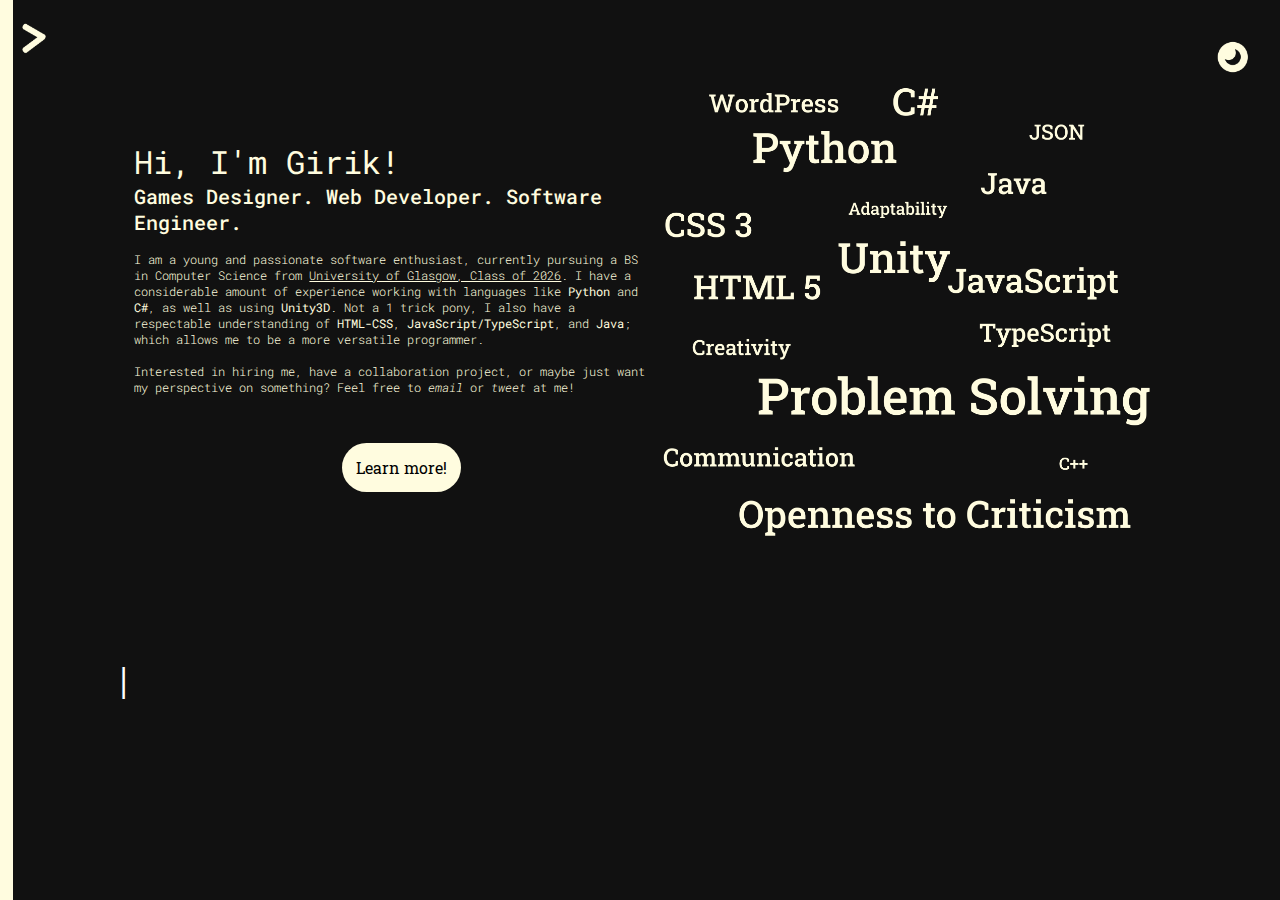
==== index.html @ 9e09c98f "Added website files" ====
<!DOCTYPE html>
<html lang="en">

<head>
    <meta charset="UTF-8">
    <meta http-equiv="X-UA-Compatible" content="IE=edge">
    <meta name="viewport" content="width=device-width, initial-scale=1.0">

    <link rel="shortcut icon" href="img/favicon.ico" type="image/x-icon">
    <link rel="stylesheet" href="style.css">
    <script src="script.js" defer></script>

    <title>Gyryk's Website</title>
</head>

<body>
    <div class="container">
        <div class="sidebar">
            <div class="sideIcon"> 
                <a href="index.html">
                    <img src="img/my_icon3.png" alt="Home">
                </a>
                <a href="https://gyryk.github.io/projects"">
                    <img id="projects" src="img/projects.png" alt="Projects">
                </a>
            </div>
            
            <div class="icons">
                <div class="contactIcon">
                    <a href="mailto:gyryknotgirik@gmail.com?Subject=Contacting from website">
                        <img id="email" src="img/email.png" alt="E-Mail">
                    </a>
                    <a href="https://twitter.com/Gyryk" target="_blank">
                        <img id="twitter" src="img/twitter.png" alt="Twitter">
                    </a>
                    <a href="https://www.github.com/Gyryk" target="_blank">
                        <img id="github" src="img/github.png" alt="GitHub">
                    </a>
                    <a href="https://linkedin.com/in/gyryk" target="_blank">
                        <img id="linkedin" src="img/linkedin.png" alt="LinkedIn">
                    </a>
                </div>
            </div>
        </div>

        <div class="main">
            <div class="hamburger">
                <button id="sidebarArrow">
                    <img id="arrowImg" src="img/arrow.png" alt="Menu">
                </button>
            </div>
            <div class="nightmode"> 
                <button id="darkmode" onclick="darkMode()">
                    <img id="toggleButton" src="img/lightmode.png" alt="Light/Dark Mode">
                </button>
            </div> 
           
            <div class="mainInfo">
                <div class="intro">
                    <div class="name"> Hi, I'm <span class="girik" data-value="Girik">Girik</span>! </div>
                    <div class="titles"> Games Designer. Web Developer. Software Engineer. </div>
                    <div class="infoText">
                        I am a young and passionate software enthusiast, currently pursuing a BS in Computer Science from <u>University of Glasgow, Class of 2026</u>.
                        I have a considerable amount of experience working with languages like <b>Python</b> and <b>C#</b>, as well as using <b>Unity3D</b>.
                        Not a 1 trick pony, I also have a respectable understanding of <b>HTML-CSS</b>, <b>JavaScript/TypeScript</b>, and <b>Java</b>; which allows me to be a more versatile programmer.
                        <br> <br>
                        Interested in hiring me, have a collaboration project, or maybe just want my perspective on something? Feel free to 
                        <a class="links" href="mailto:gyryknotgirik@gmail.com"><i>email</i></a> or <a id="tweet" class="links" href="https://twitter.com/gyryk" target="_blank"><i>tweet</i></a> at me!
                    </div>

                    <div class="buttons">
                        <a href="about.html">
                            <button id="About" class="about">
                                Learn more!
                            </button>
                        </a>
                    </div>
                </div>

                <div class="icon">
                    <img id="skills" src="img/skills.png" alt="Icon">
                </div>
            </div>

            <div class="typing" id="typingAnim">
                <h2>
                    <span class="java">if (website.isOpen) { System.out.println("Welcome to my website!"); }</span>
                    <span class="python">print('Hello World')</span>
                </h2>
            </div>
        </div>
    </div>
</body>
</html>
---- style.css ----
@import url('https://fonts.googleapis.com/css2?family=Roboto+Mono:wght@200;300;500;700&family=Roboto+Slab:wght@200;300;400;500&family=Source+Code+Pro&display=swap');

*
{
    margin: 0;
    padding: 0;
}

.sidebar
{
    background-color: #fffcdf;
    width: 1vw;
    height: 100vh;
    font-family: 'Roboto Slab', serif;
    z-index: 0;
}

.sideIcon img
{
    width: 13vw;
    padding: 32px;
    justify-content: center;
    padding-bottom: 36%;
    z-index: 1;
}

.contactIcon img
{
    width: 3vw;
    margin-top: 8%;
    padding: 4px;
}

.contactIcon a
{
    text-decoration: none;
}

.icons
{
    display: flex;
    margin-left: 0.7%;
    position: absolute;
    bottom: 0;
    z-index: 1;
}

.main
{
    width: 99vw;
    font-family: 'Roboto Mono', monospace;
    background-color: #111111; /* try 0f0f0f or something */
    color: #fffcdf;
    z-index: 2;
}

.container
{
    display: flex;
}

.mainInfo
{
    height: 56vh;
    width: 80vw;
    margin: auto;
    margin-top: 64px;
    display: flex;
    justify-content: space-around;
}

.mainBox
{
    height: 36vh;
    width: 80vw;
    margin: auto;
    margin-top: 96px;
    display: flex;
    justify-content: space-around;
    font-family: 'Roboto Slab', serif;
    font-size: 1em;
    font-weight: 300;
}

.myskills
{
    height: 40vh;
    width: 48vw;
    margin: auto;
    margin-top: 16px;
    margin-bottom: 96px;
    font-family: 'Roboto Slab', serif;
    font-size: 1em;
    font-weight: 300;
}

.mystory
{
    padding-left: 8%;
}

.recolor
{
    font-weight: 500;
    font-size: 1.1em;
}

.skillContainer
{
    display: flex;
    justify-content: space-around;
}

.icon img
{
    height: 56vh;
}

.skillLevels
{
    opacity: 0;
    animation: fadeInAnimation 2s forwards ease-in-out;
}

.skillLevels img
{
    height: 40vh;
    margin: auto;
}

.intro
{
    display: flex;
    flex-direction: column;
    justify-content: center;
}

.titles
{
    font-size: 2em;
    font-weight: 500;
}

.name
{
    font-size: 3em;
}

.infoText
{
    font-size: 1.25em;
    font-weight: 300;
    margin-top: 16px;
}

.links
{
    text-decoration: none;
    color: #fffcdf;
}

.linksLight
{
    color: black;
}

.about
{
    padding: 12px;
    border-radius: 32px;
    border-color: transparent;
    background-color:#fffcdf;
    color: black;
    font-weight: 400;
    font-size: 1.5em;
    font-family: 'Roboto Slab', serif;
    margin-left: 40%;
    margin-top: 48px;
}

.about:hover
{
    background-color: #111111;
    border-color: transparent;
    color: #fffcdf;
}

.aboutLight
{
    background-color: #111111;
    color: #fffcdf;
}

.aboutLight:hover
{
    background-color: #fffcdf;
    color: black;
}

.hamburger
{
    position: absolute;
    top: 2%;
}

.hamburger img
{
    width: 3vw;
}

.hamburger button
{
    background-color: transparent;
    border-color: transparent;
}

.nightmode
{
    position: absolute;
    right: 2%;
    top: 4%;
}

.nightmode img
{
    width: 3vw;
}

.nightmode button
{
    background-color: transparent;
    border-color: transparent;
}

.lightmode
{
    background-color: #fffcdf;
    color: black;
}

.sideLightMode
{
    background-color: #111111;
    color: #fffcdf;
}

.rotate
{
    animation: rotation 1s forwards;
}

.reset
{
    animation: reverseRotation 1s forwards;
}

.mainShrink
{
    animation: slideMain 1s forwards;
}

.sidebarGrow
{
    animation: growSidebar 1s forwards;
}

.mainGrow
{
    animation: mainSlide 1s forwards;
}

.sidebarShrink
{
    animation: shrinkSidebar 1s forwards;
}

.typing
{
    padding-left: 0%;
    margin-top: 96px;
    display: flex;
    align-items: center;
    justify-content: center;
    font-family: 'Source Code Pro', monospace;
    color: lime;
    position: relative;
    width: 100%;
}

.typing::after
{
    content: "|";
    color: white;
    font-size: 2em;
    background-color: #111111;
    position: absolute;
    right: 0;
    width: 92%;
    animation: coding 7s steps(69) alternate infinite, blinkingWhite 1s infinite;
}

.typingLight
{
    color: green;
}

.typingLight::after
{
    background-color: #fffcdf;
    color: black;
    animation: coding 7s steps(69) alternate infinite, blinkingBlack 1s infinite;
}

.python
{
    display: none;
}

.java
{
    display: inline-block;
}

@media screen and (max-width: 875px)
{
    .typing
    {
        color: transparent;
    } 
    .typing::after
    {
        background-color: transparent;
        color: transparent;
        animation: off;
    }
}

@media screen and (max-width: 1200px)
{
    .python
    {
        display: inline-block;
    }
    .java
    {
        display: none;
    }
}

@media screen and (max-width: 1300px)
{
    .name
    {
        font-size: 2em;
    }
    .titles
    {
        font-size: 1.25em;
    }
    .infoText
    {
        font-size: 0.75em;
    }
    .buttons button
    {
        font-size: 1em;
    }
}

@keyframes fadeInAnimation
{
    0% 
    {
        opacity: 0;
        transform: translate3d(0, 0, 0);
    }
    100% 
    {
        opacity: 1;
        transform: translate3d(50px, 0, 0);
    }
}

@keyframes coding 
{
    to
    {
        width: 2%;
    }
}

@keyframes blinkingWhite
{
    30%
    {
        color: white;
    }
    31%
    {
        color: transparent;
    }
    69%
    {
        color: transparent;
    }
    70%
    {
        color: white
    }
}

@keyframes blinkingBlack
{
    30%
    {
        color: black;
    }
    31%
    {
        color: transparent;
    }
    69%
    {
        color: transparent;
    }
    70%
    {
        color: black;
    }
}

@keyframes rotation 
{
    from 
    {
        transform: rotate(0deg);
    }
    to 
    {
        transform: rotate(180deg);
    }
}

@keyframes reverseRotation
{
    from
    {
        transform: rotate(180deg);
    }
    to
    {
        transform: rotate(0deg);
    }
}

@keyframes slideMain
{
    to
    {
        width: 84vw;
    }
}

@keyframes growSidebar
{
    to
    {
        width: 16vw;
    }
}

@keyframes mainSlide
{
    to
    {
        width: 99vw;
    }
}

@keyframes shrinkSidebar
{
    from
    {
        width: 16vw;
    }
    to
    {
        width: 1vw;
    }
}
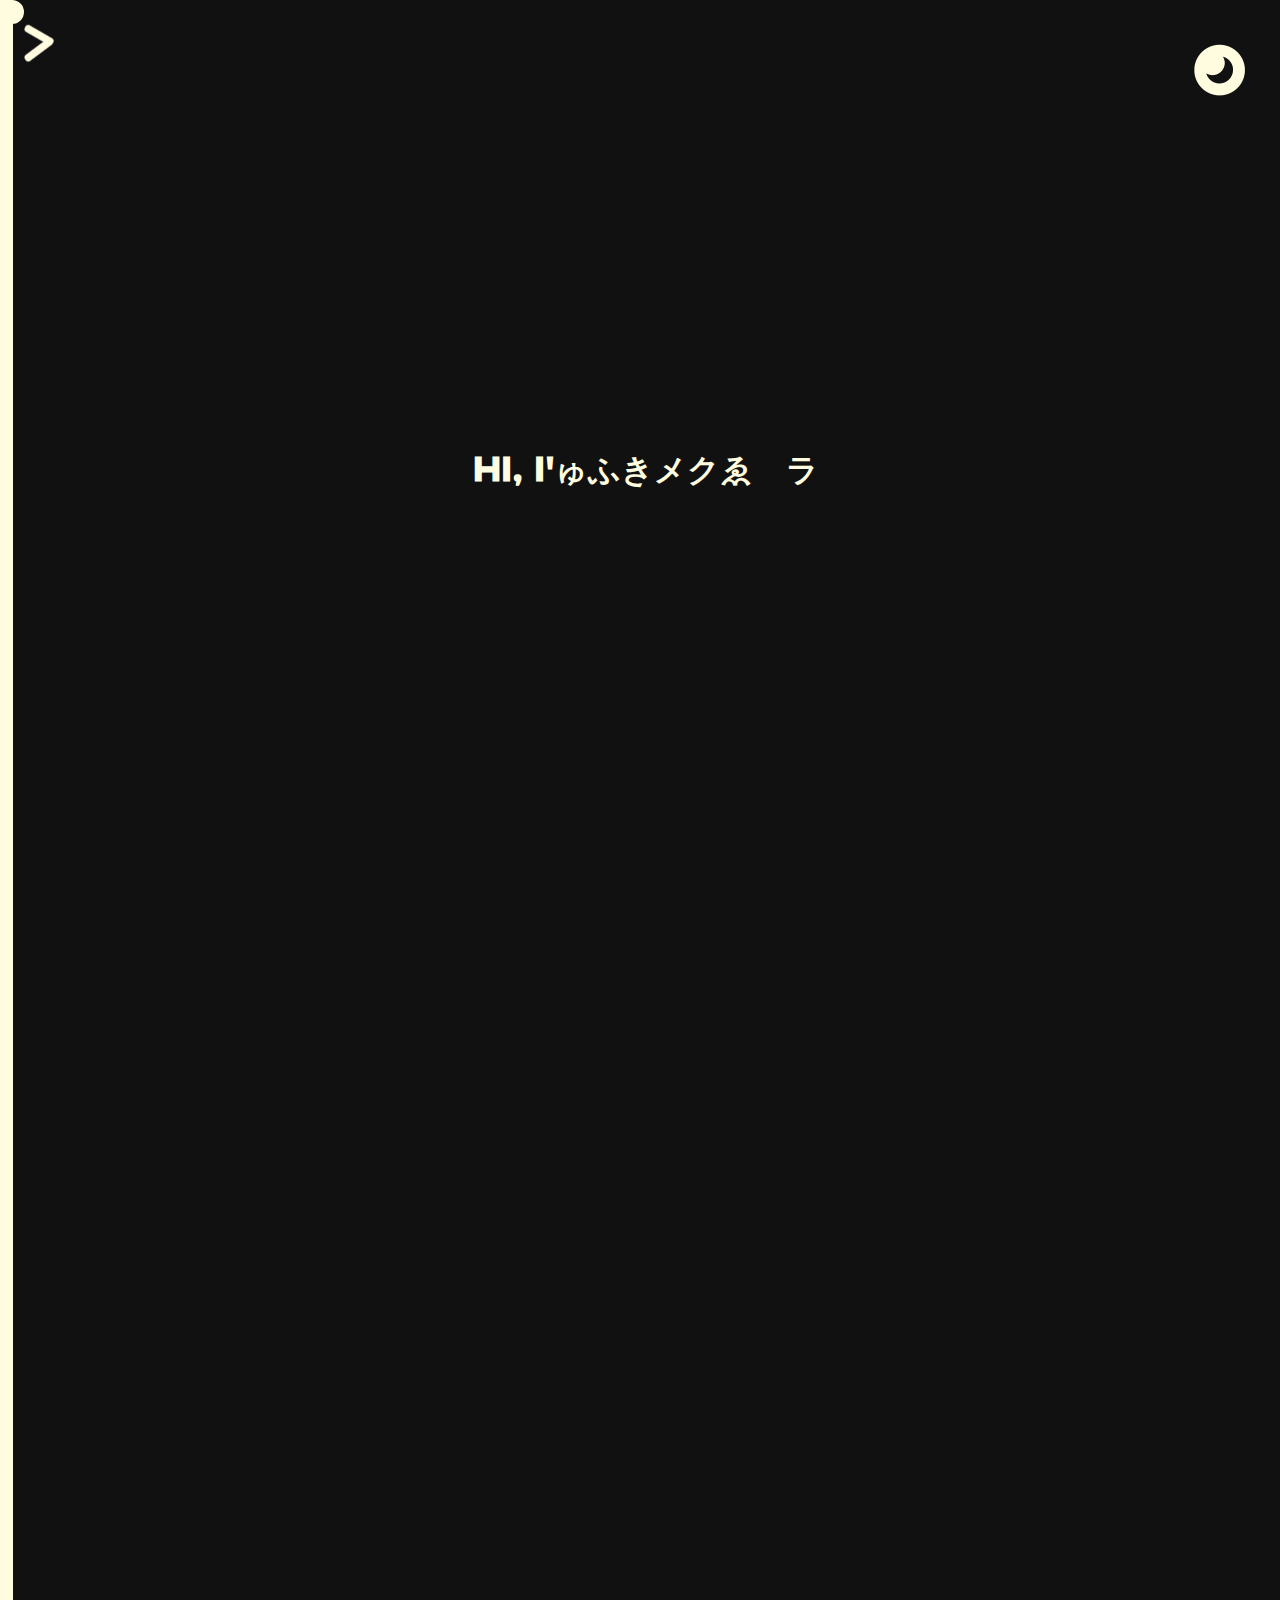
==== commit 96539a37: "Updated the main page to look better" ====
--- a/index.html
+++ b/index.html
@@ -5,83 +5,96 @@
     <meta charset="UTF-8">
     <meta http-equiv="X-UA-Compatible" content="IE=edge">
     <meta name="viewport" content="width=device-width, initial-scale=1.0">
+    <meta name="description" content="Come and get to know me on my personal website">
+    <meta name="copyright" content="Gyryk">
+    <meta name="author" content="Gyryk">
+    <meta name="image" content="img/share_image.png">
+    <meta name="og:image" content="img/share_image.png">
+    <meta name="twitter:image" content="img/share_image.png">
 
     <link rel="shortcut icon" href="img/favicon.ico" type="image/x-icon">
     <link rel="stylesheet" href="style.css">
     <script src="script.js" defer></script>
 
-    <title>Gyryk's Website</title>
+    <title>Gyryk</title>
 </head>
 
 <body>
+    <div id="trailer" class="trailer">
+        <img id="trailer-icon" class="arrow"></i>
+        <!--Could try duotone or something that makes it easier to not have to use multiple classes just for this trailer-->
+    </div>
     <div class="container">
         <div class="sidebar">
             <div class="sideIcon"> 
-                <a href="index.html">
-                    <img src="img/my_icon3.png" alt="Home">
+                <a href="https://gyryk.github.io/me">
+                    <img id="home" src="img/my_icon3.png" alt="Home" class="interactable" data-type="link">
                 </a>
-                <a href="https://gyryk.github.io/projects"">
-                    <img id="projects" src="img/projects.png" alt="Projects">
+                <a href="https://gyryk.github.io/projects">
+                    <img id="projects" src="img/projects.png" alt="Projects" class="interactable" data-type="link">
                 </a>
             </div>
             
             <div class="icons">
                 <div class="contactIcon">
                     <a href="mailto:gyryknotgirik@gmail.com?Subject=Contacting from website">
-                        <img id="email" src="img/email.png" alt="E-Mail">
+                        <img id="email" src="img/email.png" alt="E-Mail" class="interactable" data-type="link">
                     </a>
                     <a href="https://twitter.com/Gyryk" target="_blank">
-                        <img id="twitter" src="img/twitter.png" alt="Twitter">
+                        <img id="twitter" src="img/twitter.png" alt="Twitter" class="interactable" data-type="link">
                     </a>
                     <a href="https://www.github.com/Gyryk" target="_blank">
-                        <img id="github" src="img/github.png" alt="GitHub">
+                        <img id="github" src="img/github.png" alt="GitHub" class="interactable" data-type="link">
                     </a>
                     <a href="https://linkedin.com/in/gyryk" target="_blank">
-                        <img id="linkedin" src="img/linkedin.png" alt="LinkedIn">
+                        <img id="linkedin" src="img/linkedin.png" alt="LinkedIn" class="interactable" data-type="link">
                     </a>
                 </div>
             </div>
         </div>
 
         <div class="main">
-            <div class="hamburger">
+            <div class="hamburger interactable" data-type="info">
                 <button id="sidebarArrow">
                     <img id="arrowImg" src="img/arrow.png" alt="Menu">
                 </button>
             </div>
-            <div class="nightmode"> 
+            <div class="nightmode interactable" data-type="arrow"> 
                 <button id="darkmode" onclick="darkMode()">
                     <img id="toggleButton" src="img/lightmode.png" alt="Light/Dark Mode">
                 </button>
             </div> 
            
+            <div class="name" data-og="Hi, I'm Girik!"> Hi, I'm Girik! </div>
+
             <div class="mainInfo">
                 <div class="intro">
-                    <div class="name"> Hi, I'm <span class="girik" data-value="Girik">Girik</span>! </div>
-                    <div class="titles"> Games Designer. Web Developer. Software Engineer. </div>
-                    <div class="infoText">
+                    <div class="titles"> 
+                        <span class="gamedev interactable" data-type="info" data-value="Games Designer">Games Designer</span>.
+                        <span class="webdev interactable" data-type="info" data-value="Web Developer">Web Developer</span>.
+                        <span class="swe interactable" data-type="info" data-value="Software Engineer">Software Engineer</span>.
+                    </div>
+                    <div class="infoText"> <!--I'm a staunch believer of the fact that you make your own luck, which means "when you're with me, you're never taking a gamble" in recolor-->
                         I am a young and passionate software enthusiast, currently pursuing a BS in Computer Science from <u>University of Glasgow, Class of 2026</u>.
                         I have a considerable amount of experience working with languages like <b>Python</b> and <b>C#</b>, as well as using <b>Unity3D</b>.
                         Not a 1 trick pony, I also have a respectable understanding of <b>HTML-CSS</b>, <b>JavaScript/TypeScript</b>, and <b>Java</b>; which allows me to be a more versatile programmer.
                         <br> <br>
                         Interested in hiring me, have a collaboration project, or maybe just want my perspective on something? Feel free to 
-                        <a class="links" href="mailto:gyryknotgirik@gmail.com"><i>email</i></a> or <a id="tweet" class="links" href="https://twitter.com/gyryk" target="_blank"><i>tweet</i></a> at me!
+                        <a class="links interactable" data-type="link" href="mailto:gyryknotgirik@gmail.com"><i>email</i></a> or <a id="tweet" class="links interactable" data-type="link" href="https://twitter.com/gyryk" target="_blank"><i>tweet</i></a> at me!
                     </div>
 
                     <div class="buttons">
-                        <a href="about.html">
-                            <button id="About" class="about">
-                                Learn more!
-                            </button>
-                        </a>
+                        <button id="About" class="about interactable" data-type="link" onclick="aboutFunc()">
+                            But who is he?
+                        </button>
                     </div>
                 </div>
 
-                <div class="icon">
-                    <img id="skills" src="img/skills.png" alt="Icon">
+                <div class="icon"> <!--Object looking at cursor can be a roulette wheel, ball rotates like pupil would to always look at you-->
+                    <img id="skills" src="img/skills.png" alt="Icon"> <!--Have to make 2 of my own roulette wheel icons and ball icons-->
                 </div>
             </div>
-
+            <br>
             <div class="typing" id="typingAnim">
                 <h2>
                     <span class="java">if (website.isOpen) { System.out.println("Welcome to my website!"); }</span>
--- a/style.css
+++ b/style.css
@@ -1,4 +1,4 @@
-@import url('https://fonts.googleapis.com/css2?family=Roboto+Mono:wght@200;300;500;700&family=Roboto+Slab:wght@200;300;400;500&family=Source+Code+Pro&display=swap');
+@import url('https://fonts.googleapis.com/css2?family=Roboto+Mono:wght@200;300;400;500;600;700&family=Roboto+Slab:wght@200;300;400;500&family=Source+Code+Pro&display=swap');
 
 *
 {
@@ -6,31 +6,107 @@
     padding: 0;
 }
 
+#trailer
+{
+    background-color: #fffcdf;
+    height: 1.5rem;
+    width: 1.5rem;
+    border-color: transparent;
+    border-radius: 1.5rem;
+
+    position: fixed;
+    top: 0;
+    left: 0;
+    z-index: 10000;
+
+    pointer-events: none;
+    opacity: 0;
+    transition: opacity 0.5s ease;
+}
+
+#trailer-icon
+{
+    width: 0.75rem;
+    transform: translate(50%, 30%);
+
+    opacity: 0;
+    transition: opacity 0.25s ease;
+}
+
+#trailer:not([data-type=""]) > #trailer-icon
+{
+    opacity: 1
+}
+
+
+body:hover > #trailer
+{
+    opacity: 1;
+}
+
+.interactable
+{
+    cursor: none;
+}
+
 .sidebar
 {
+    z-index: 0;
     background-color: #fffcdf;
     width: 1vw;
-    height: 100vh;
-    font-family: 'Roboto Slab', serif;
-    z-index: 0;
+    height: 200vh;
 }
 
 .sideIcon img
 {
     width: 13vw;
-    padding: 32px;
+    padding-left: 1.5rem;
+    padding-right: 1.5rem;
+    padding-bottom: 0;
     justify-content: center;
-    padding-bottom: 36%;
+    margin-bottom: 36%;
     z-index: 1;
 }
 
+#projects
+{
+    top: 25rem;
+    position: fixed;
+}
+#home
+{
+    position: fixed;
+}
+
+#email
+{
+    bottom: 0.5vh;
+    left: 1.25vw;
+    position: fixed;
+}
+#twitter
+{
+    bottom: 0.5vh;
+    left: 4.75vw;
+    position: fixed;
+}
+#github
+{
+    bottom: 0.5vh;
+    left: 8.25vw;
+    position: fixed;
+}
+#linkedin
+{
+    bottom: 0.5vh;
+    left: 11.75vw;
+    position: fixed;
+}
+
 .contactIcon img
 {
     width: 3vw;
-    margin-top: 8%;
-    padding: 4px;
-}
-
+}
 .contactIcon a
 {
     text-decoration: none;
@@ -39,24 +115,137 @@
 .icons
 {
     display: flex;
-    margin-left: 0.7%;
-    position: absolute;
-    bottom: 0;
-    z-index: 1;
+    z-index: 10;
+}
+
+.hamburger
+{
+    position: fixed;
+    top: 2%;
+}
+.hamburger img
+{
+    width: 3rem;
+}
+.hamburger button
+{
+    background-color: transparent;
+    border-color: transparent;
+}
+
+.nightmode
+{
+    position: fixed;
+    right: 2%;
+    top: 4%;
+}
+.nightmode img
+{
+    width: 4rem;
+}
+.nightmode button
+{
+    background-color: transparent;
+    border-color: transparent;
+}
+
+.name
+{
+    height:105vh;
+    width: 80vw;
+    font-size: 6rem;
+    margin: auto;
+    text-align: center;
+    font-family: Gunterz;
+    font-weight: 1000;
+    display: flex;
+    justify-content: center;
+    align-items: center;
+}
+
+.container
+{
+    display: flex;
 }
 
 .main
 {
     width: 99vw;
     font-family: 'Roboto Mono', monospace;
-    background-color: #111111; /* try 0f0f0f or something */
+    background-color: #111111; /* try 0f0f0f or something if you don't like it*/
     color: #fffcdf;
     z-index: 2;
 }
 
-.container
-{
-    display: flex;
+.titles
+{
+    opacity: 0;
+    font-size: 2rem;
+    font-weight: 700;
+}
+
+.infoText
+{
+    opacity: 0;
+    font-size: 1.25rem;
+    font-weight: 200;
+    translate: -5vw;
+}
+
+.links
+{
+    text-decoration: none;
+    color: #fffcdf;
+    font-weight: 300;
+}
+.linksLight
+{
+    color: black;
+    font-weight: 300;
+}
+
+.icon
+{   
+    opacity: 0;
+    translate: 5vw;
+}
+
+.buttons
+{
+    opacity: 0;
+    translate: 5vw;
+}
+
+.about
+{
+    padding: 1rem;
+    border-radius: 1.5rem;
+    border-color: transparent;
+    background-color:#fffcdf;
+    color: black;
+    font-weight: 500;
+    font-size: 1.5rem;
+    font-family: 'Roboto Slab', serif;
+    display: block;
+    margin-left: auto;
+    margin-right: auto;
+    margin-top: 48px;
+}
+.about:hover
+{
+    background-color: #111111;
+    border-color: transparent;
+    color: #fffcdf;
+}
+.aboutLight
+{
+    background-color: #111111;
+    color: #fffcdf;
+}
+.aboutLight:hover
+{
+    background-color: #fffcdf;
+    color: black;
 }
 
 .mainInfo
@@ -113,15 +302,14 @@
 
 .icon img
 {
-    height: 56vh;
+    width: 24vw;
 }
 
 .skillLevels
 {
     opacity: 0;
-    animation: fadeInAnimation 2s forwards ease-in-out;
-}
-
+    animation: fadeInLeft 2s forwards ease-in-out;
+}
 .skillLevels img
 {
     height: 40vh;
@@ -135,140 +323,63 @@
     justify-content: center;
 }
 
-.titles
-{
-    font-size: 2em;
-    font-weight: 500;
-}
-
-.name
-{
-    font-size: 3em;
-}
-
-.infoText
-{
-    font-size: 1.25em;
-    font-weight: 300;
-    margin-top: 16px;
-}
-
-.links
-{
-    text-decoration: none;
-    color: #fffcdf;
-}
-
-.linksLight
-{
+.lightmode
+{
+    background-color: #fffcdf;
     color: black;
 }
 
-.about
-{
-    padding: 12px;
-    border-radius: 32px;
-    border-color: transparent;
-    background-color:#fffcdf;
-    color: black;
-    font-weight: 400;
-    font-size: 1.5em;
-    font-family: 'Roboto Slab', serif;
-    margin-left: 40%;
-    margin-top: 48px;
-}
-
-.about:hover
-{
-    background-color: #111111;
-    border-color: transparent;
-    color: #fffcdf;
-}
-
-.aboutLight
+.sideLightMode
 {
     background-color: #111111;
     color: #fffcdf;
 }
 
-.aboutLight:hover
-{
-    background-color: #fffcdf;
-    color: black;
-}
-
-.hamburger
-{
-    position: absolute;
-    top: 2%;
-}
-
-.hamburger img
-{
-    width: 3vw;
-}
-
-.hamburger button
-{
-    background-color: transparent;
-    border-color: transparent;
-}
-
-.nightmode
-{
-    position: absolute;
-    right: 2%;
-    top: 4%;
-}
-
-.nightmode img
-{
-    width: 3vw;
-}
-
-.nightmode button
-{
-    background-color: transparent;
-    border-color: transparent;
-}
-
-.lightmode
-{
-    background-color: #fffcdf;
-    color: black;
-}
-
-.sideLightMode
-{
-    background-color: #111111;
-    color: #fffcdf;
-}
-
+
+.leftFade
+{
+    animation: fadeInLeft 1s forwards;
+}
+.rightFade
+{
+    animation: fadeInRight 1s forwards;
+}
+.topFade
+{
+    animation: fadeInTop 1s forwards;
+}
+.leftFadeOut
+{
+    animation: fadeOutLeft 1s forwards;
+}
+.rightFadeOut
+{
+    animation: fadeOutRight 1s forwards;
+}
+.topFadeOut
+{
+    animation: fadeOutTop 1s forwards;
+}
 .rotate
 {
     animation: rotation 1s forwards;
 }
-
 .reset
 {
     animation: reverseRotation 1s forwards;
 }
-
 .mainShrink
 {
     animation: slideMain 1s forwards;
 }
-
 .sidebarGrow
 {
     animation: growSidebar 1s forwards;
 }
-
 .mainGrow
 {
     animation: mainSlide 1s forwards;
 }
-
 .sidebarShrink
 {
     animation: shrinkSidebar 1s forwards;
@@ -286,7 +397,6 @@
     position: relative;
     width: 100%;
 }
-
 .typing::after
 {
     content: "|";
@@ -298,12 +408,10 @@
     width: 92%;
     animation: coding 7s steps(69) alternate infinite, blinkingWhite 1s infinite;
 }
-
 .typingLight
 {
     color: green;
 }
-
 .typingLight::after
 {
     background-color: #fffcdf;
@@ -321,6 +429,19 @@
     display: inline-block;
 }
 
+
+@font-face 
+{
+    font-family: Dethrone;
+    src: url('dethrone.ttf');
+}
+
+@font-face 
+{
+    font-family: Gunterz;
+    src: url('Gunterz.otf');
+}
+
 @media screen and (max-width: 875px)
 {
     .typing
@@ -367,7 +488,7 @@
     }
 }
 
-@keyframes fadeInAnimation
+@keyframes fadeInLeft
 {
     0% 
     {
@@ -377,7 +498,77 @@
     100% 
     {
         opacity: 1;
-        transform: translate3d(50px, 0, 0);
+        transform: translate3d(5vw, 0, 0);
+    }
+}
+
+@keyframes fadeInRight 
+{
+    0% 
+    {
+        opacity: 0;
+        transform: translate3d(0, 0, 0);
+    }
+    100% 
+    {
+        opacity: 1;
+        transform: translate3d(-5vw, 0, 0);
+    }
+}
+
+@keyframes fadeInTop 
+{
+    0% 
+    {
+        opacity: 0;
+        transform: translate3d(0, 0, 0);
+    }
+    100% 
+    {
+        opacity: 1;
+        transform: translate3d(0, -5vh, 0);
+    }
+}
+
+@keyframes fadeOutLeft
+{
+    0%
+    {
+        opacity: 1;
+        transform: translate3d(0, 0, 0)
+    }
+    100%
+    {
+        opacity: 0;
+        transform: translate3d(-5vw, 0, 0)
+    }
+}
+
+@keyframes fadeOutRight
+{
+    0%
+    {
+        opacity: 1;
+        transform: translate3d(0, 0, 0)
+    }
+    100%
+    {
+        opacity: 0;
+        transform: translate3d(5vw, 0, 0)
+    }
+}
+
+@keyframes fadeOutTop
+{
+    0%
+    {
+        opacity: 1;
+        transform: translate3d(0, 0, 0)
+    }
+    100%
+    {
+        opacity: 0;
+        transform: translate3d(0, 5vh, 0)
     }
 }
 
@@ -479,6 +670,7 @@
 
 @keyframes shrinkSidebar
 {
+    /*Use :root and var() so that you can do media queries */
     from
     {
         width: 16vw;
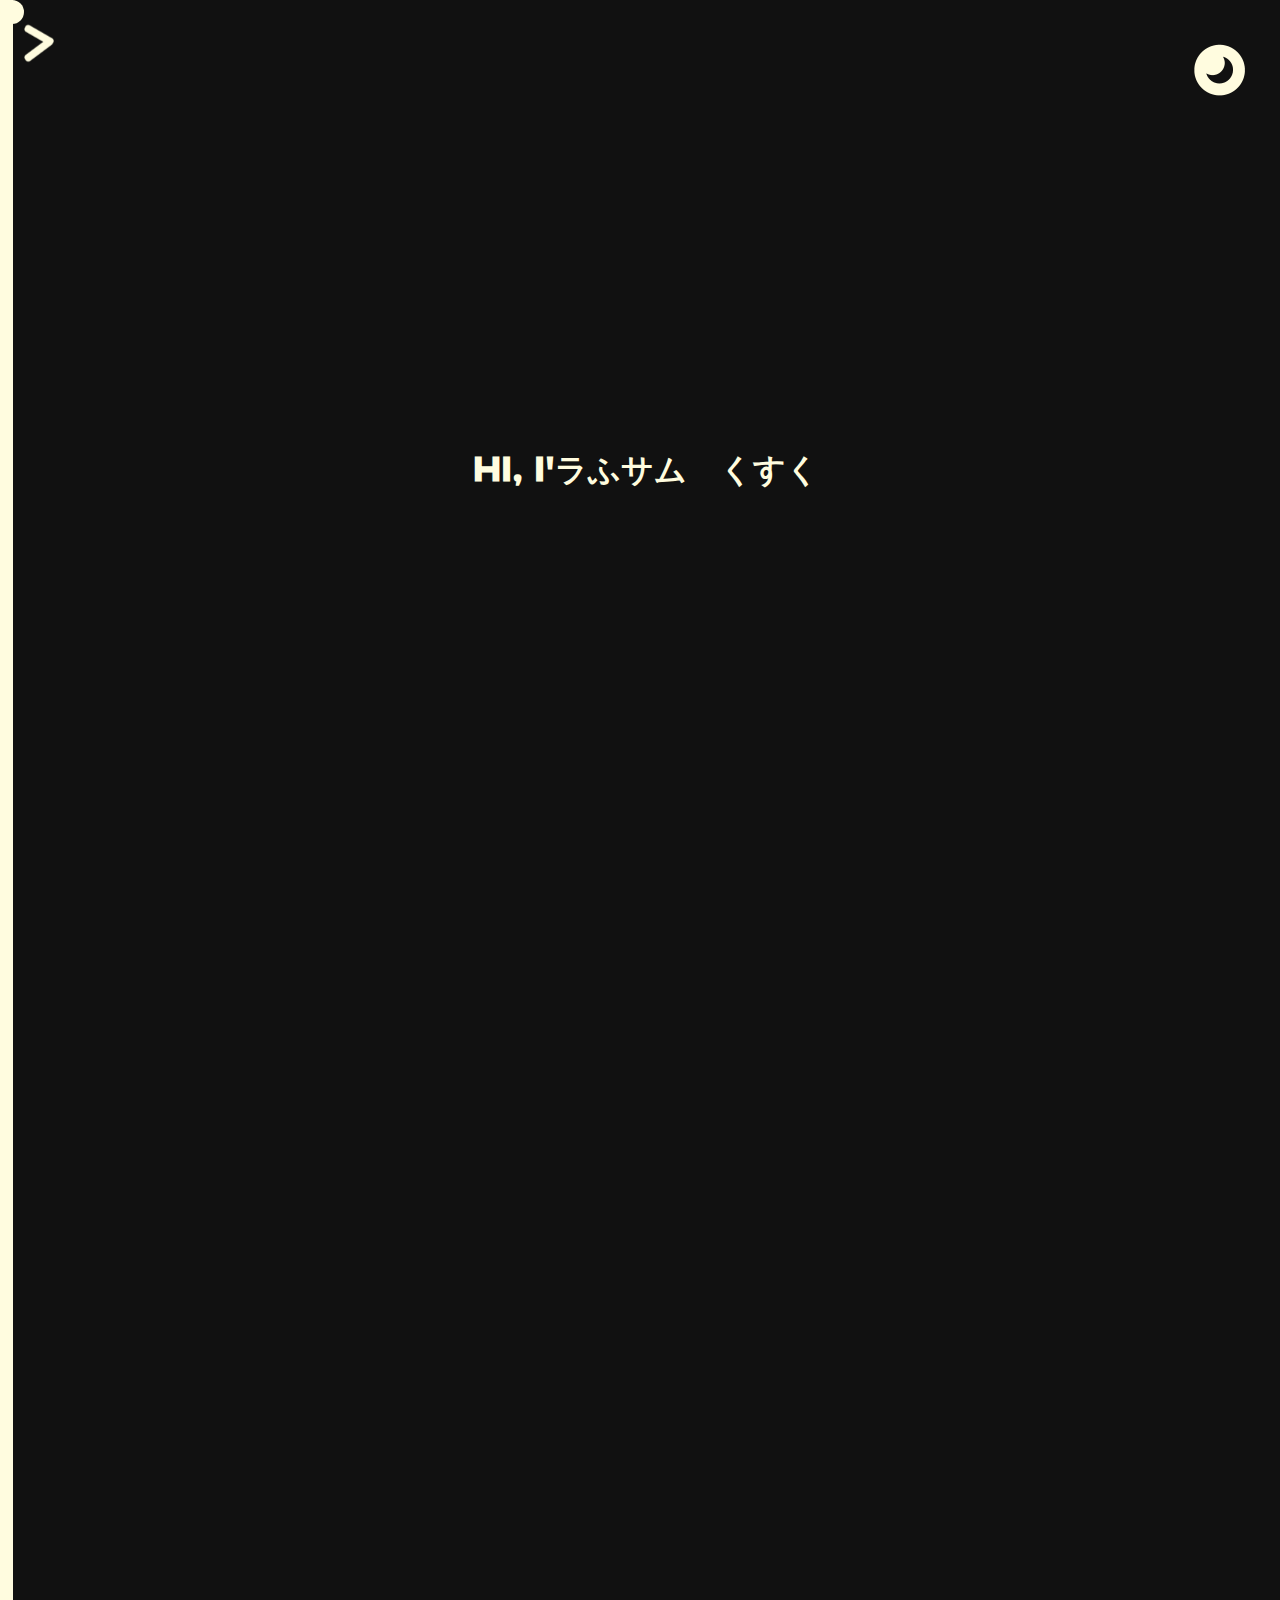
==== commit 1e44b548: "Update index.html" ====
--- a/index.html
+++ b/index.html
@@ -75,7 +75,7 @@
                         <span class="swe interactable" data-type="info" data-value="Software Engineer">Software Engineer</span>.
                     </div>
                     <div class="infoText"> <!--I'm a staunch believer of the fact that you make your own luck, which means "when you're with me, you're never taking a gamble" in recolor-->
-                        I am a young and passionate software enthusiast, currently pursuing a BS in Computer Science from <u>University of Glasgow, Class of 2026</u>.
+                        I am a young and passionate software enthusiast, currently pursuing a BS in Computer Science from <u>City, University of London Class of 2027</u>.
                         I have a considerable amount of experience working with languages like <b>Python</b> and <b>C#</b>, as well as using <b>Unity3D</b>.
                         Not a 1 trick pony, I also have a respectable understanding of <b>HTML-CSS</b>, <b>JavaScript/TypeScript</b>, and <b>Java</b>; which allows me to be a more versatile programmer.
                         <br> <br>
@@ -104,4 +104,4 @@
         </div>
     </div>
 </body>
-</html>+</html>
